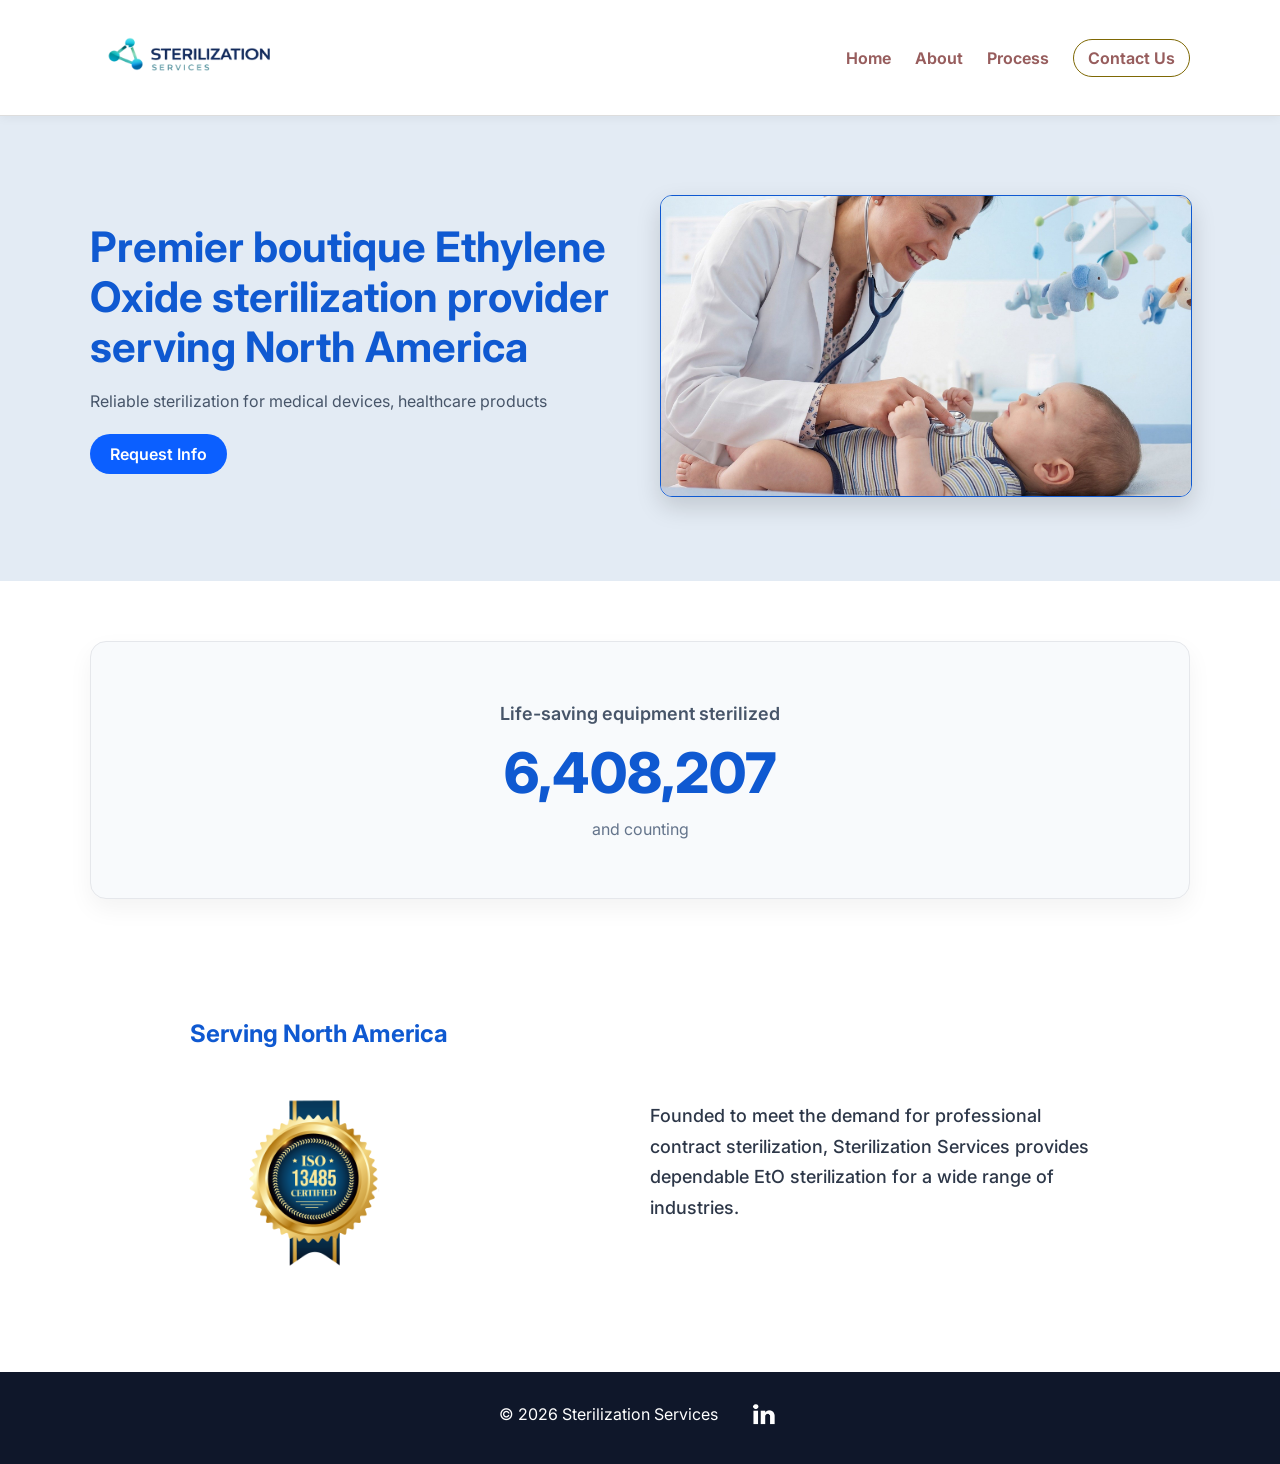
==== index.html @ 4fe305ad "first upload" ====
<!DOCTYPE html>
<html lang="en">
<head>
<meta charset="UTF-8">
<meta name="viewport" content="width=device-width, initial-scale=1.0">
<title>Sterilization Services</title>
	<link rel="icon" href="images/favicon.ico">

<link rel="stylesheet" href="styles/styles.css">
<link href="https://fonts.googleapis.com/css2?family=Inter:wght@400;600;700;800&display=swap" rel="stylesheet">
</head>

<body>

<header class="header">
  <div class="container nav">
    <a href="index.html" class="logo">
      <img src="images/logo2_transparent.png" alt="Sterilization Services Logo">
    </a>

    <nav>
      <a href="index.html">Home</a>
      <a href="about/about.html">About</a>
      <a href="process/process.html">Process</a>
      <a href="contact us/contact.html" class="btn">Contact Us</a>
    </nav>
  </div>
</header>



<!-- HERO -->
<section class="hero">
  <div class="container hero-grid">

    <div>
      <h1>Premier boutique Ethylene Oxide sterilization provider serving North America</h1>
      <p>
        Reliable sterilization for medical devices, healthcare products
      </p>

      <div class="hero-buttons">
        <a href="contact us/contact.html" class="btn-primary">Request Info</a>
       
      </div>
    </div>

    <div>
      <img src="images/tungart7-baby-10172896_1920.jpg" alt="Baby" class="hero-img">
    </div>

  </div>
</section>

<!-- COUNTER SECTION -->
<section class="counter-section">
  <div class="container">
    <div class="counter-box">
      <p class="counter-label">Life-saving equipment sterilized</p>
      <h2 id="equipmentCounter">6,400,065</h2>
      <p class="counter-subtext">and counting</p>
    </div>
  </div>
</section>



<section class="section">
  <div class="container two-col">
    <div>
      <h2>Serving North America</h2>
  <img src="images/—Pngtree—iso 13485 certified luxury gold_6686147.png" class="iso-img" alt="ISO Certified">
    </div>

    <div>
      <p class="lead">
        Founded to meet the demand for professional contract sterilization,
        Sterilization Services provides dependable EtO sterilization for a wide range
        of industries.
      </p>

    </div>
  </div>
</section>


</section>






<script>
  const counter = document.getElementById("equipmentCounter");

  const startValue = 6400065;      
  const increasePerHour = 1;       

  const startTime = new Date("2026-01-01").getTime(); 

  function updateCounter() {
    const now = Date.now();
    const hoursPassed = (now - startTime) / (1000 * 60 * 60);

    const currentValue = startValue + (hoursPassed * increasePerHour);

    counter.textContent = Math.floor(currentValue).toLocaleString();
  }

  updateCounter();
  setInterval(updateCounter, 1000);
</script>

</body>
</html>

<footer class="footer">
  <div class="container footer-links">
    <p>© 2026 Sterilization Services</p>
   
    
    <a href="https://www.linkedin.com/company/sterilization-services/" target="Linkedin">
      <img src="images/linkedin.png" alt="External Link" class="footer-img">
    </a>

  </div>
</footer>
---- styles/styles.css ----
/* GLOBAL */
body {
  font-family: 'Inter', sans-serif;
  margin: 0;
  color: #1e293b;
  background: #ffffff;
  padding-top: 115px;
}

h1, h2, h3 {
  color: #0f59d1;
  margin-top: 0;
  margin-bottom: 10px;
}

p {
  color: #475569;
  line-height: 1.6;
}

a {
  text-decoration:solid;
}

.container {
  width: 90%;
  max-width: 1100px;
  margin: auto;
}

/* Header, where the logo and the buttons are*/
.header {
  position: fixed;
  top: 0;
  width: 100%;
  background: white;
  border-bottom: 1px solid #ddd;
  z-index: 1000;
  box-shadow: 0 2px 10px rgba(0,0,0,0.05);
}

.nav {
  display: flex;
  justify-content: space-between;
  align-items: center;
  padding: 20px 0;
}

.logo img {
  height: 75px;
  width: auto;
  display: block;
}

nav a {
  margin-left: 20px;
  color: #975d5d;
  font-weight: 650;
  transition: 0.2s;
}

nav a:hover {
  color: #0b5fff;
}

.btn {
  border: 1px solid #7e6804;
  padding: 8px 14px;
  border-radius: 20px;
}

/* HERO */
.hero {
  padding: 80px 0;
  background: #d2deee9d;
}

.hero-grid {
  display: grid;
  grid-template-columns: 1fr 1fr;
  gap: 40px;
  align-items: center;
}

.hero h1 {
  font-size: 42px;
  font-weight: 700;
  line-height: 1.2;
}

.hero-buttons {
  margin-top: 20px;
}

.hero-img {
  width: 100%;
  height: 300px;
  object-fit: cover;
  border-radius: 12px;
   border: 1px solid #0f59d1;
  box-shadow: 0 10px 25px rgba(0, 0, 0, 0.15);
}

/* PAGE HERO */
.page-hero {
  padding: 70px 0 30px;
  background: #d2deee9d;
 
}

.page-hero h1 {
  font-size: 38px;
  margin-bottom: 10px;
}

/* BUTTONS */
.btn-primary {
  display: inline-block;
  background: #0b5fff;
  color: white;
  padding: 10px 20px;
  border-radius: 25px;
  margin-right: 10px;
  text-decoration: none;
  font-weight: 600;
  transition: 0.2s;
  border: none;
  cursor: pointer;
}

.btn-primary:hover {
  background: #094bd1;
}

.btn-outline {
  display: inline-block;
  border: 2px solid #0b5fff;
  padding: 10px 20px;
  border-radius: 25px;
  text-decoration: none;
  color: #0b5fff;
  font-weight: 600;
  transition: 0.2s;
}

.btn-outline:hover {
  background: #0b5fff;
  color: white;
}

/* SECTIONS */
.section {
  padding: 60px 0;
}

.light {
  background: #f8fafc;
}

.dark {
  background: #0f172a;
  color: white;
}

.dark h2 {
  color: white;
}

.dark p {
  color: #e2e8f0;
}

.two-col {
  display: grid;
  grid-template-columns: 1fr 1fr;
  gap: 40px;
}

.narrow {
  max-width: 800px;
}

.light img {
  margin: 20px 0;
}

/* GRID */
.grid {
  display: grid;
  grid-template-columns: repeat(3, 1fr);
  gap: 20px;
  margin-top: 30px;
}

.card {
  background: white;
  padding: 20px;
  border-radius: 12px;
  box-shadow: 0 10px 20px rgba(0,0,0,0.05);
}

.dark-card {
  background: #1e293b;
  color: white;
}

.dark-card p,
.dark-card h3 {
  color: white;
}

/* CTA */
.cta {
  text-align: center;
  padding: 60px 0;
}

/* FORMS */
.form-card {
  background: white;
  border-radius: 16px;
  padding: 30px;
  box-shadow: 0 10px 25px rgba(0,0,0,0.06);
  border: 1px solid #e5e7eb;
}

.form {
  display: flex;
  flex-direction: column;
  gap: 12px;
}

.form label {
  font-weight: 600;
  color: #1e293b;
}

.form input,
.form textarea {
  padding: 12px 14px;
  border: 1px solid #cbd5e1;
  border-radius: 10px;
  font-family: 'Inter', sans-serif;
  font-size: 15px;
  color: #1e293b;
}

.form input:focus,
.form textarea:focus {
  outline: none;
  border-color: #0b5fff;
  box-shadow: 0 0 0 3px rgba(11, 95, 255, 0.12);
}

.form-submit {
  margin-top: 10px;
  align-self: flex-start;
}

/* FOOTER */
.footer {
  background: #0f172a;
  color: white;
  text-align: center;
  padding: 24px 0;
}

.footer p {
  color: white;
  margin: 6px 0;
}

.footer a {
  color: #93c5fd;
}

.footer a:hover {
  color: white;
}

.footer-links {
  display: flex;
  justify-content: center;
  gap: 24px;
  flex-wrap: wrap;
}

/* MOBILE */
@media (max-width: 800px) {
  body {
    padding-top: 105px;
  }

  .hero-grid,
  .two-col,
  .grid {
    grid-template-columns: 1fr;
  }

  .hero h1,
  .page-hero h1 {
    font-size: 32px;
  }

  .logo img {
    height: 60px;
  }

  .nav {
    gap: 20px;
    flex-direction: column;
  }

  nav {
    display: flex;
    flex-wrap: wrap;
    justify-content: center;
  }

  nav a {
    margin: 6px 10px;
  }
}

.counter-section {
  padding: 60px 0;
  background: #ffffff;
}

.counter-box {
  text-align: center;
  background: #f8fafc;
  border: 1px solid #e5e7eb;
  border-radius: 16px;
  padding: 40px 20px;
  box-shadow: 0 10px 25px rgba(0, 0, 0, 0.05);
}

.counter-label {
  font-size: 18px;
  font-weight: 600;
  color: #475569;
  margin-bottom: 10px;
}

#equipmentCounter {
  font-size: 56px;
  font-weight: 800;
  color: #0f59d1;
  margin: 0;
}

.counter-subtext {
  margin-top: 10px;
  font-size: 16px;
  color: #64748b;
}.lead {
  font-size: 17px;
  line-height: 1.6;
  color: #475569;
  margin-bottom: 25px;
}

.quality-stack p {
  margin-bottom: 18px;
  line-height: 1.7;
}
.text-block p {
  margin-bottom: 16px;
}
.footer-img {
  height: 40px;
  width: auto;
}

.iso-img {
  width: 250px;   /* control size here */
  height: auto;
}

.two-col {
  display: grid;
  grid-template-columns: 1fr 1fr;
  gap: 20px;
  align-items: center;
  max-width: 900px;
  margin: auto;
}

.two-col div:last-child {
  max-width: 450px;
}
.two-col p {
  font-weight: 500;   /* was 400 (too thin) */
  font-size: 18px;
  line-height: 1.7;
  color: #2d3748;     /* darker = stronger */
}

.two-col p {
  font-weight: 500;   /* was 400 (too thin) */
  font-size: 18px;
  line-height: 1.7;
  color: #2d3748;     /* darker = stronger */
}

.two-col {
  align-items: center;   /* vertically aligns */
  gap: 20px;             /* reduce from 40px */
}
/* for the image in process */

.process-img {
    width: 600px;
    height: auto;
    display: block;
    margin: 2rem auto;
    padding-top: 1px;
    padding-bottom: 1px;
}
/*lab photo at the bottom right */

.process-flex {
    display: flex;
    align-items: center;
    gap: 2rem;
}

.process-flex img {
    max-width: 300px;
    height: auto;
}
/*for the buttons of precondition */


.card {
    background-color: white;
    padding: 1.5rem;
    border-radius: 10px;
    box-shadow: 0 4px 12px rgba(0,0,0,0.1);
    border: 2px solid #e0e0e0;
    transition: transform 0.2s ease, box-shadow 0.2s ease;
}

.card:hover {
    transform: translateY(-5px);
    box-shadow: 0 8px 20px rgba(0,0,0,0.15);
}

.card h3 {
    font-weight: 700;
    font-size: 1.3rem;
}

.badge {
    display: inline-block;
    background-color: #1e5ed6;
    color: white;
    font-size: 0.75rem;
    padding: 4px 8px;
    border-radius: 5px;
    margin-bottom: 8px;
    font-weight: 600;
}

.finish .badge {
    background-color: #28a745;
}

.badge {
    display: block;
    width: fit-content;
    margin: 0 auto 10px auto;
    text-align: center;
}

.process-flex img {
    border-radius: 15px;
}


.process-img {
    display: block;
    width: 700px;        /* bigger + wider */
    max-width: 90%;      /* keeps it responsive */
    height: auto;
    margin: 2rem auto;
    border-radius: 15px;
    border: 2px solid #e5e7eb;
    box-shadow: 0 10px 25px rgba(0, 0, 0, 0.15);
}

.about-flex {
    display: flex;
    align-items: center;
    gap: 3rem;
}

.about-img {
    width: 500px;
    max-width: 100%;
    border-radius: 20px;
    border: 2px solid #e5e7eb;
    box-shadow: 0 15px 40px rgba(0, 0, 0, 0.15);
}

/* =========================
   FACILITIES SECTION
   Modern card look
   ========================= */

/* Section heading */
.section.light h2 {
  font-size: 2rem;
  margin-bottom: 2rem;
}

/* Each facility card */
.facility-card {
  background: #ffffff;
  border: 1px solid #e7edf5;
  border-radius: 20px;
  padding: 2rem;
  margin-bottom: 2rem;
  box-shadow: 0 10px 30px rgba(15, 23, 42, 0.06);
  transition: transform 0.2s ease, box-shadow 0.2s ease;
}

/* Small hover lift */
.facility-card:hover {
  transform: translateY(-4px);
  box-shadow: 0 16px 40px rgba(15, 23, 42, 0.1);
}

/* Facility name */
.facility-card h3 {
  font-size: 1.9rem;
  color: #0b5fff;
  margin-bottom: 1.25rem;
  line-height: 1.2;
}

/* Paragraph spacing */
.facility-card p {
  font-size: 1.05rem;
  line-height: 1.8;
  color: #475569;
  margin-bottom: 1rem;
  max-width: 95%;
}

/* Make important words stand out a little better */
.facility-card strong {
  color: #1e293b;
  font-weight: 700;
}

/* Address and phone blocks */
.facility-card p strong:first-child {
  color: #0f172a;
}

/* Certificate area */
.facility-links {
  margin-top: 1.5rem;
  padding-top: 1rem;
  border-top: 1px solid #e2e8f0;
}

.facility-links p {
  margin: 0;
  font-weight: 600;
  color: #0b5fff;
}

/* Mobile */
@media (max-width: 800px) {
  .facility-card {
    padding: 1.5rem;
    border-radius: 16px;
  }

  .facility-card h3 {
    font-size: 1.5rem;
  }

  .facility-card p {
    font-size: 1rem;
    max-width: 100%;
  }
}

.facility-meta {
  display: grid;
  grid-template-columns: 1fr 1fr;
  gap: 1rem;
  margin-top: 1.25rem;
}

.facility-meta p {
  background: #f8fbff;
  border: 1px solid #e7edf5;
  border-radius: 14px;
  padding: 1rem;
  margin: 0;
}

.facility-meta strong {
  display: block;
  margin-bottom: 0.35rem;
  color: #0f172a;
  font-size: 0.95rem;
}

@media (max-width: 800px) {
  .facility-meta {
    grid-template-columns: 1fr;
  }
}

.center {
  text-align: center;
  margin-bottom: 40px;
}

.products-grid {
  display: grid;
  grid-template-columns: repeat(auto-fit, minmax(220px, 1fr));
  gap: 16px;
}

.product-item {
  background: #f8fafc;
  border: 1px solid #e5e7eb;
  padding: 14px 18px;
  border-radius: 10px;
  font-weight: 500;
  transition: all 0.2s ease;
}

.product-item:hover {
  background: #2563eb;
  color: #fff;
  transform: translateY(-3px);
}

.subtitle {
  color: #6b7280;
  margin-top: -20px;
  margin-bottom: 30px;
  font-size: 1rem;
}

.contact-section {
  padding-top: 30px;
  padding-bottom: 70px;
}

.contact-layout {
  display: grid;
  grid-template-columns: 1fr 1.1fr;
  gap: 32px;
  align-items: stretch;
}

.contact-info-card,
.modern-form-card {
  background: #ffffff;
  border-radius: 24px;
  padding: 36px;
  box-shadow: 0 18px 50px rgba(15, 23, 42, 0.08);
  border: 1px solid #e5e7eb;
}

.contact-info-card {
  background: linear-gradient(180deg, #0f172a 0%, #111827 100%);
  color: #ffffff;
}

.contact-tag {
  display: inline-block;
  background: rgba(255, 255, 255, 0.12);
  color: #93c5fd;
  padding: 8px 14px;
  border-radius: 999px;
  font-size: 0.9rem;
  font-weight: 700;
  margin-bottom: 18px;
}

.contact-info-card h2 {
  font-size: 2rem;
  margin-bottom: 14px;
  color: #ffffff;
}

.contact-info-card p {
  color: rgba(255, 255, 255, 0.82);
  line-height: 1.7;
}

.contact-points {
  margin-top: 28px;
  display: grid;
  gap: 18px;
}

.contact-point {
  background: rgba(255, 255, 255, 0.06);
  border: 1px solid rgba(255, 255, 255, 0.08);
  border-radius: 18px;
  padding: 18px 20px;
}

.contact-point h4 {
  margin: 0 0 8px;
  color: #ffffff;
  font-size: 1.05rem;
}

.contact-point p {
  margin: 0;
  font-size: 0.96rem;
}

.modern-form {
  display: flex;
  flex-direction: column;
  gap: 20px;
}

.form-row {
  display: grid;
  grid-template-columns: 1fr 1fr;
  gap: 18px;
}

.form-group {
  display: flex;
  flex-direction: column;
}

.modern-form label {
  margin-bottom: 8px;
  font-weight: 700;
  color: #0f172a;
}

.modern-form input,
.modern-form textarea {
  width: 100%;
  border: 1px solid #d1d5db;
  border-radius: 14px;
  padding: 14px 16px;
  font-size: 1rem;
  font-family: 'Inter', sans-serif;
  background: #f8fafc;
  transition: border-color 0.2s ease, box-shadow 0.2s ease, background 0.2s ease;
}

.modern-form input:focus,
.modern-form textarea:focus {
  outline: none;
  border-color: #2563eb;
  background: #ffffff;
  box-shadow: 0 0 0 4px rgba(37, 99, 235, 0.12);
}

.modern-form textarea {
  resize: vertical;
  min-height: 150px;
}

.captcha-wrap {
  margin-top: 4px;
}

.form-submit {
  width: 100%;
  border: none;
  cursor: pointer;
  padding: 16px 20px;
  border-radius: 14px;
  font-weight: 700;
  font-size: 1rem;
}

@media (max-width: 900px) {
  .contact-layout {
    grid-template-columns: 1fr;
  }

  .form-row {
    grid-template-columns: 1fr;
  }

  .contact-info-card,
  .modern-form-card {
    padding: 24px;
  }
}


@media (max-width: 768px) {
  body {
    padding-top: 150px;
  }

  .nav {
    flex-direction: column;
    justify-content: center;
    align-items: center;
    gap: 18px;
    padding: 28px 0 18px;
  }

  .logo img {
    height: 42px;
  }

  nav {
    display: flex;
    flex-wrap: wrap;
    justify-content: center;
    gap: 14px 22px;
  }

  nav a {
    margin: 0;
    line-height: 1.2;
  }

  .page-hero {
    padding: 28px 0 18px;
  }

  .page-hero h1 {
    font-size: 1.8rem;
    line-height: 1.1;
    margin-bottom: 12px;
  }

  .about-flex {
    display: flex;
    flex-direction: column;
    gap: 18px;
  }

  .about-img {
    width: 100%;
    height: auto;
    margin: 0;
  }

  .about-flex > div {
    width: 100%;
  }
}
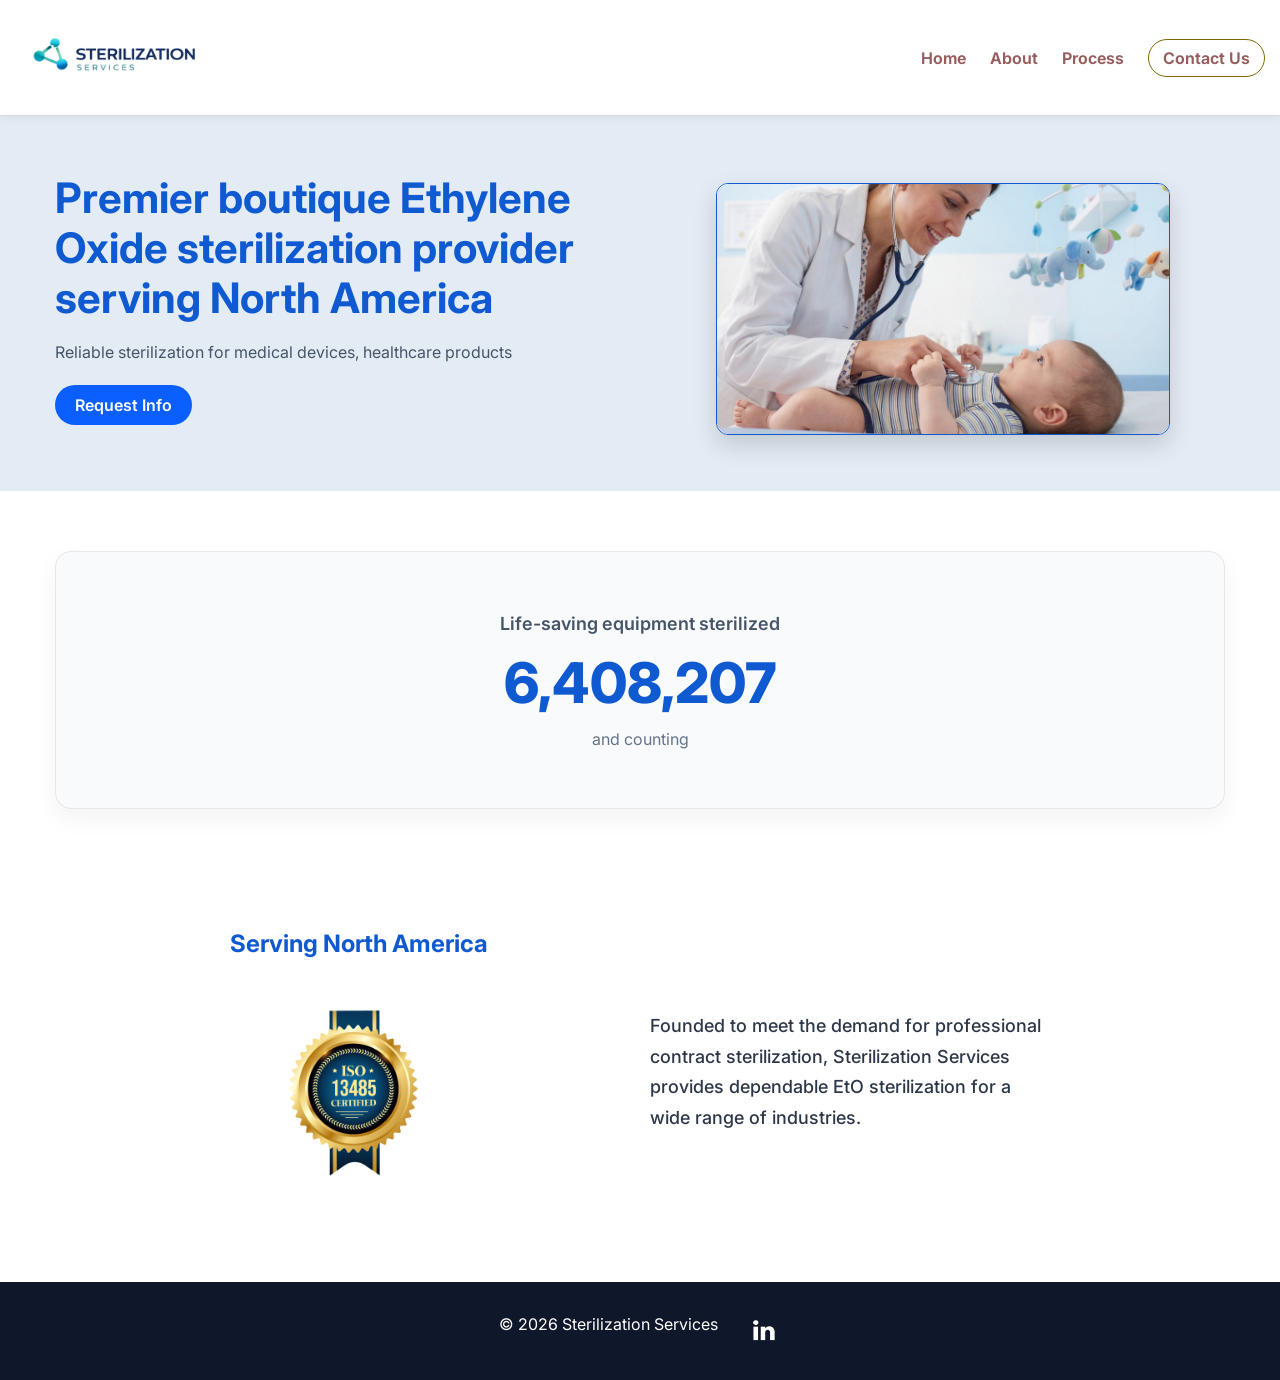
==== commit 082f7899: "Final project updates" ====
--- a/index.html
+++ b/index.html
@@ -1,5 +1,7 @@
 <!DOCTYPE html>
 <html lang="en">
+   <!--Author: Kyle George
+	Final Project Submission-->
 <head>
 <meta charset="UTF-8">
 <meta name="viewport" content="width=device-width, initial-scale=1.0">
--- a/styles/styles.css
+++ b/styles/styles.css
@@ -1,3 +1,6 @@
+/*Author: Kyle George
+Final Project Submission*/
+
 /* GLOBAL */
 body {
   font-family: 'Inter', sans-serif;
@@ -23,11 +26,13 @@
 }
 
 .container {
-  width: 90%;
-  max-width: 1100px;
-  margin: auto;
-}
-
+  width: 100%;
+  max-width: 1250px;
+  margin: 0 auto;
+  padding-left: 40px;
+  padding-right: 40px;
+  box-sizing: border-box;
+}
 /* Header, where the logo and the buttons are*/
 .header {
   position: fixed;
@@ -71,7 +76,7 @@
 
 /* HERO */
 .hero {
-  padding: 80px 0;
+  padding: 48px 0 56px;
   background: #d2deee9d;
 }
 
@@ -856,3 +861,44 @@
     width: 100%;
   }
 }
+.hero-img {
+  display: block;
+  width: 80%;
+  max-width: 700px;
+  height: 250px;
+  object-fit: cover;
+  margin: 20px auto 0;
+  border-radius: 12px;
+  border: 1px solid #0f59d1;
+  box-shadow: 0 10px 25px rgba(0, 0, 0, 0.15);
+}
+.page-hero {
+  text-align: center;
+}
+.confirm-img {
+  width: 400px;
+  max-width: 100%;
+  margin: 20px auto;
+  display: block;
+  border-radius: 12px;
+}
+.confirm-bar {
+  width: 150px;
+  height: 10px;
+  background-color: #0f59d1; 
+  margin: 10px auto 25px;
+  border-radius: 1px;
+}.footer-links a {
+  margin-top: 6px;
+}
+.confirmation-page {
+  background-color: #e0e5eea2;
+}
+
+.process-video {
+  width: 80%;
+  max-width: 700px;
+  border-radius: 12px;
+  margin: 20px auto;
+  display: block;
+}
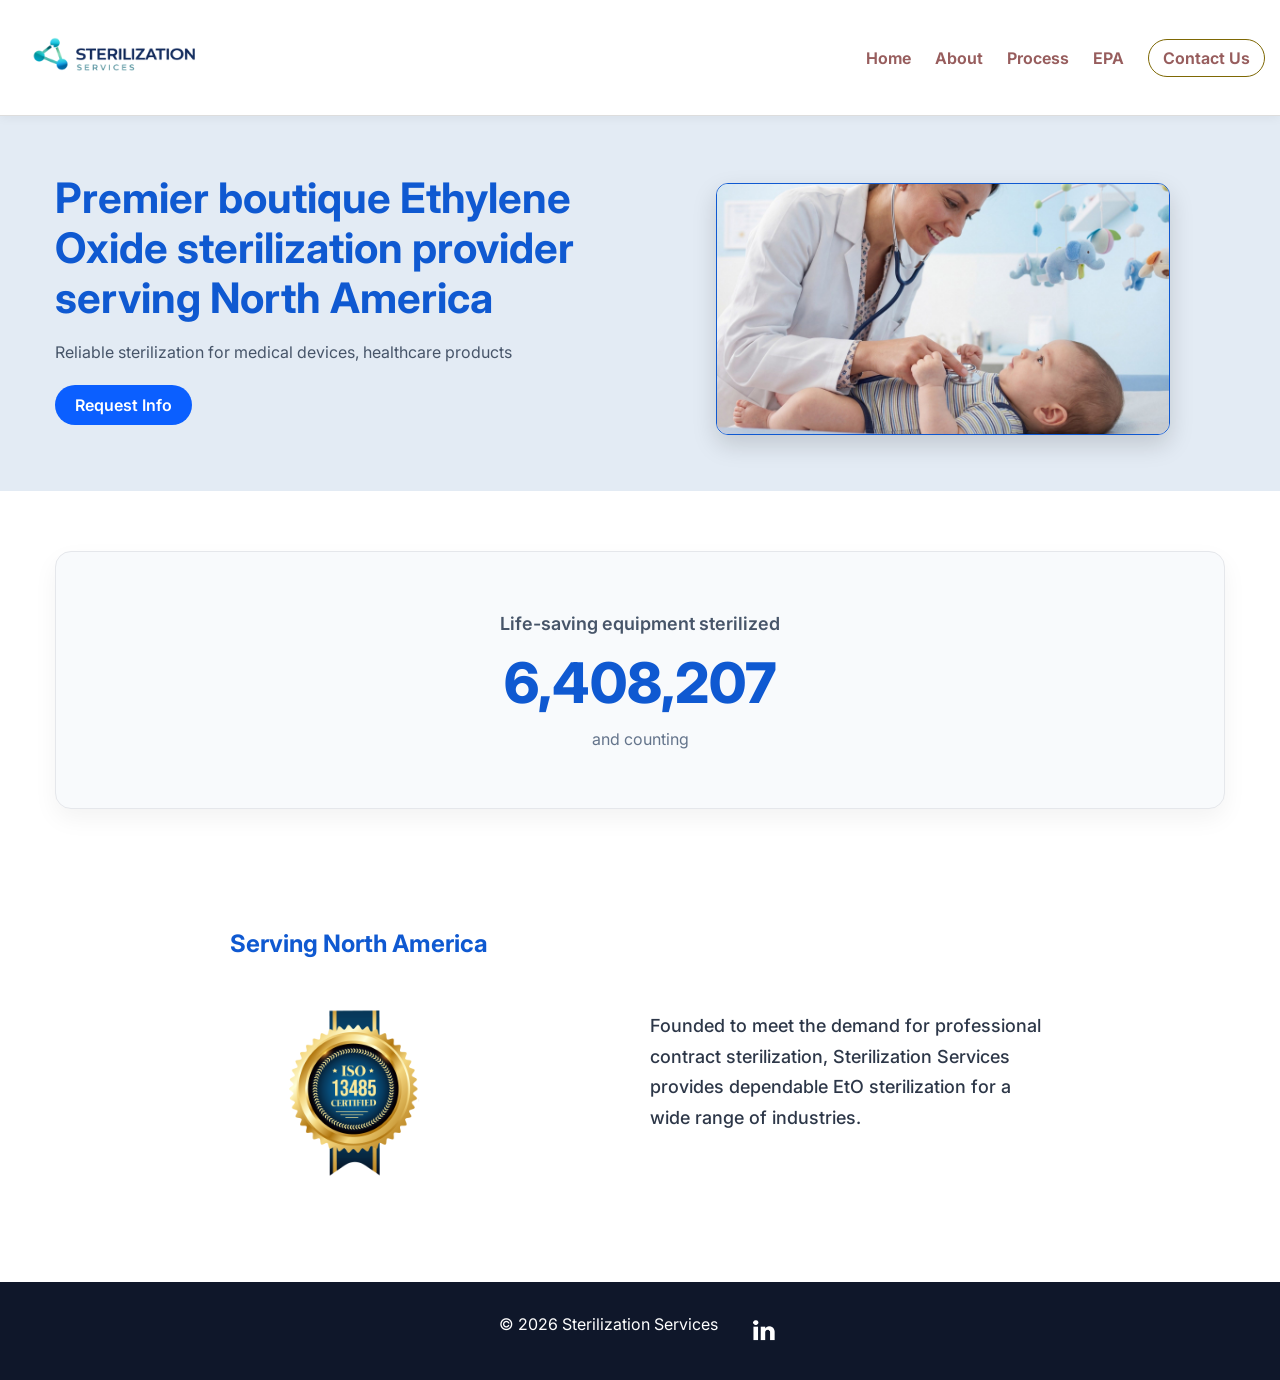
==== commit 590f5e8c: "update all website pages and assets" ====
--- a/index.html
+++ b/index.html
@@ -24,6 +24,7 @@
       <a href="index.html">Home</a>
       <a href="about/about.html">About</a>
       <a href="process/process.html">Process</a>
+      <a href="epa/epa.html">EPA</a>
       <a href="contact us/contact.html" class="btn">Contact Us</a>
     </nav>
   </div>
